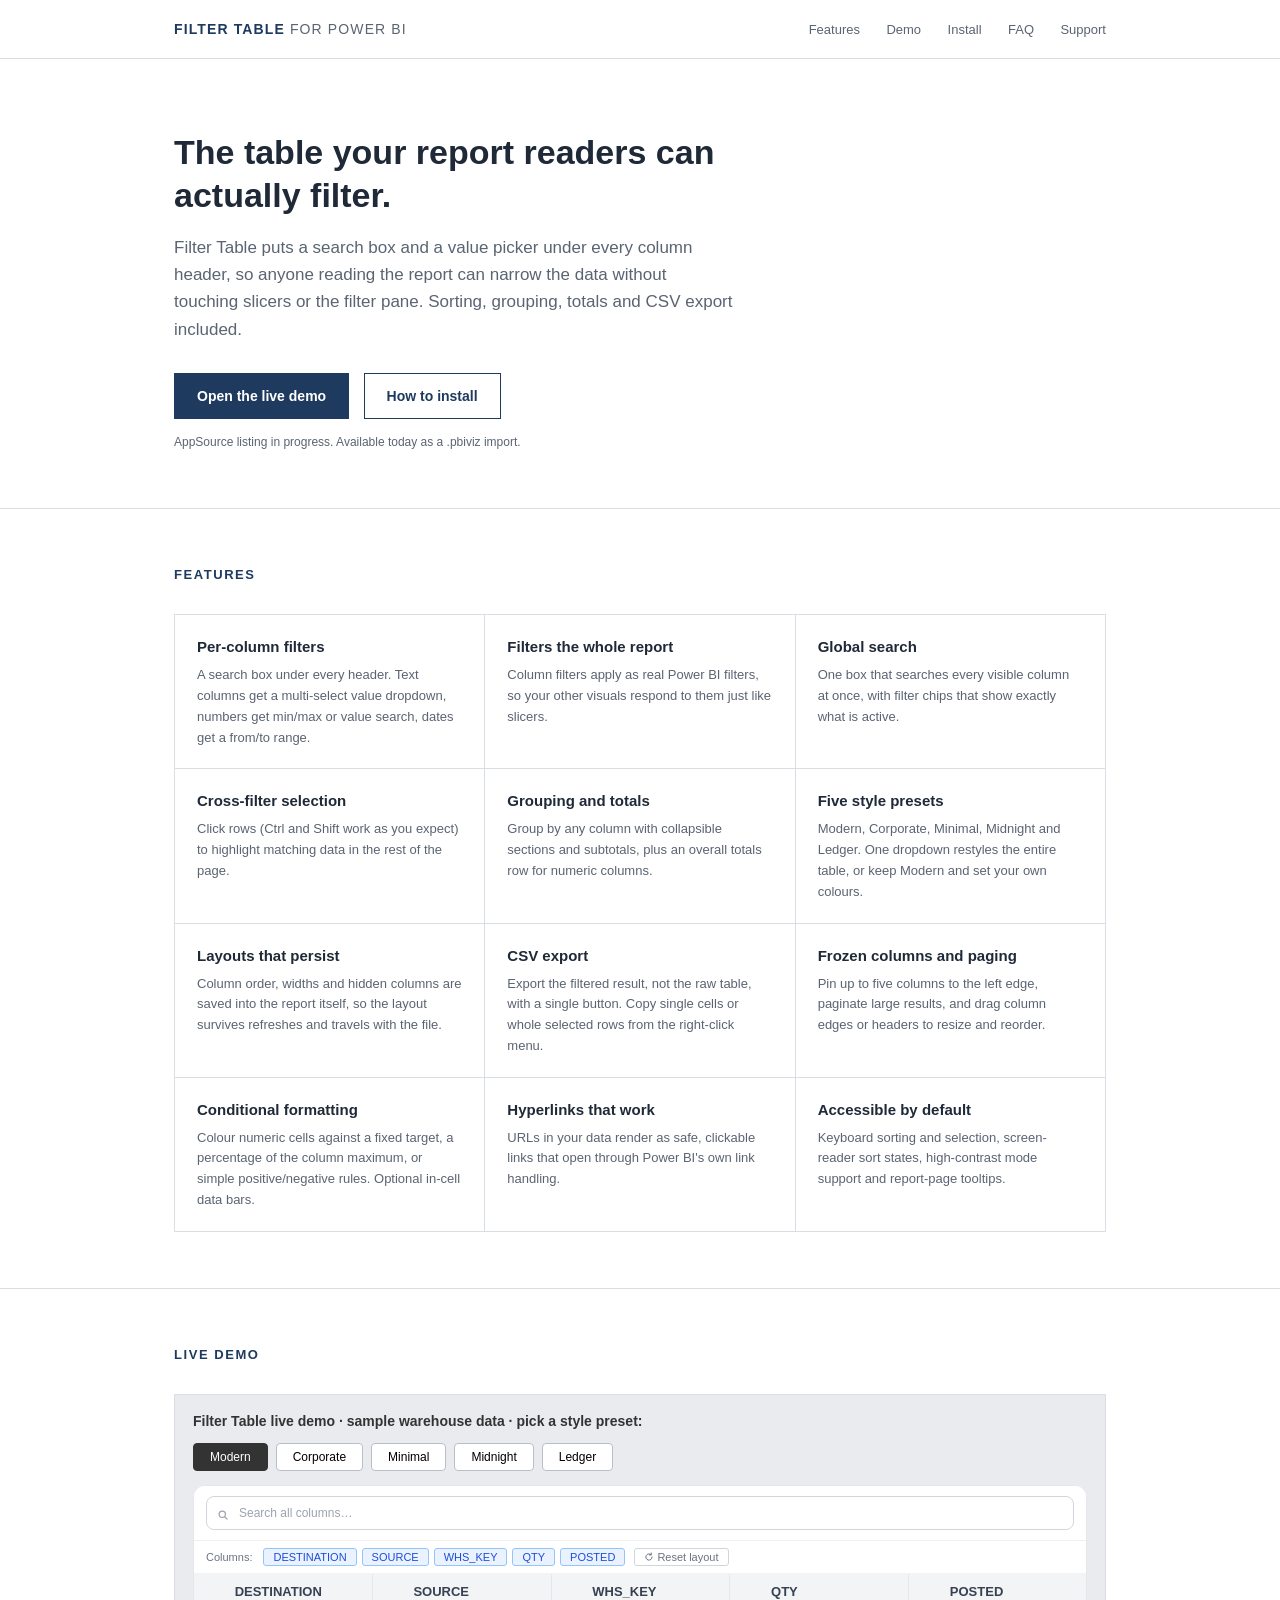
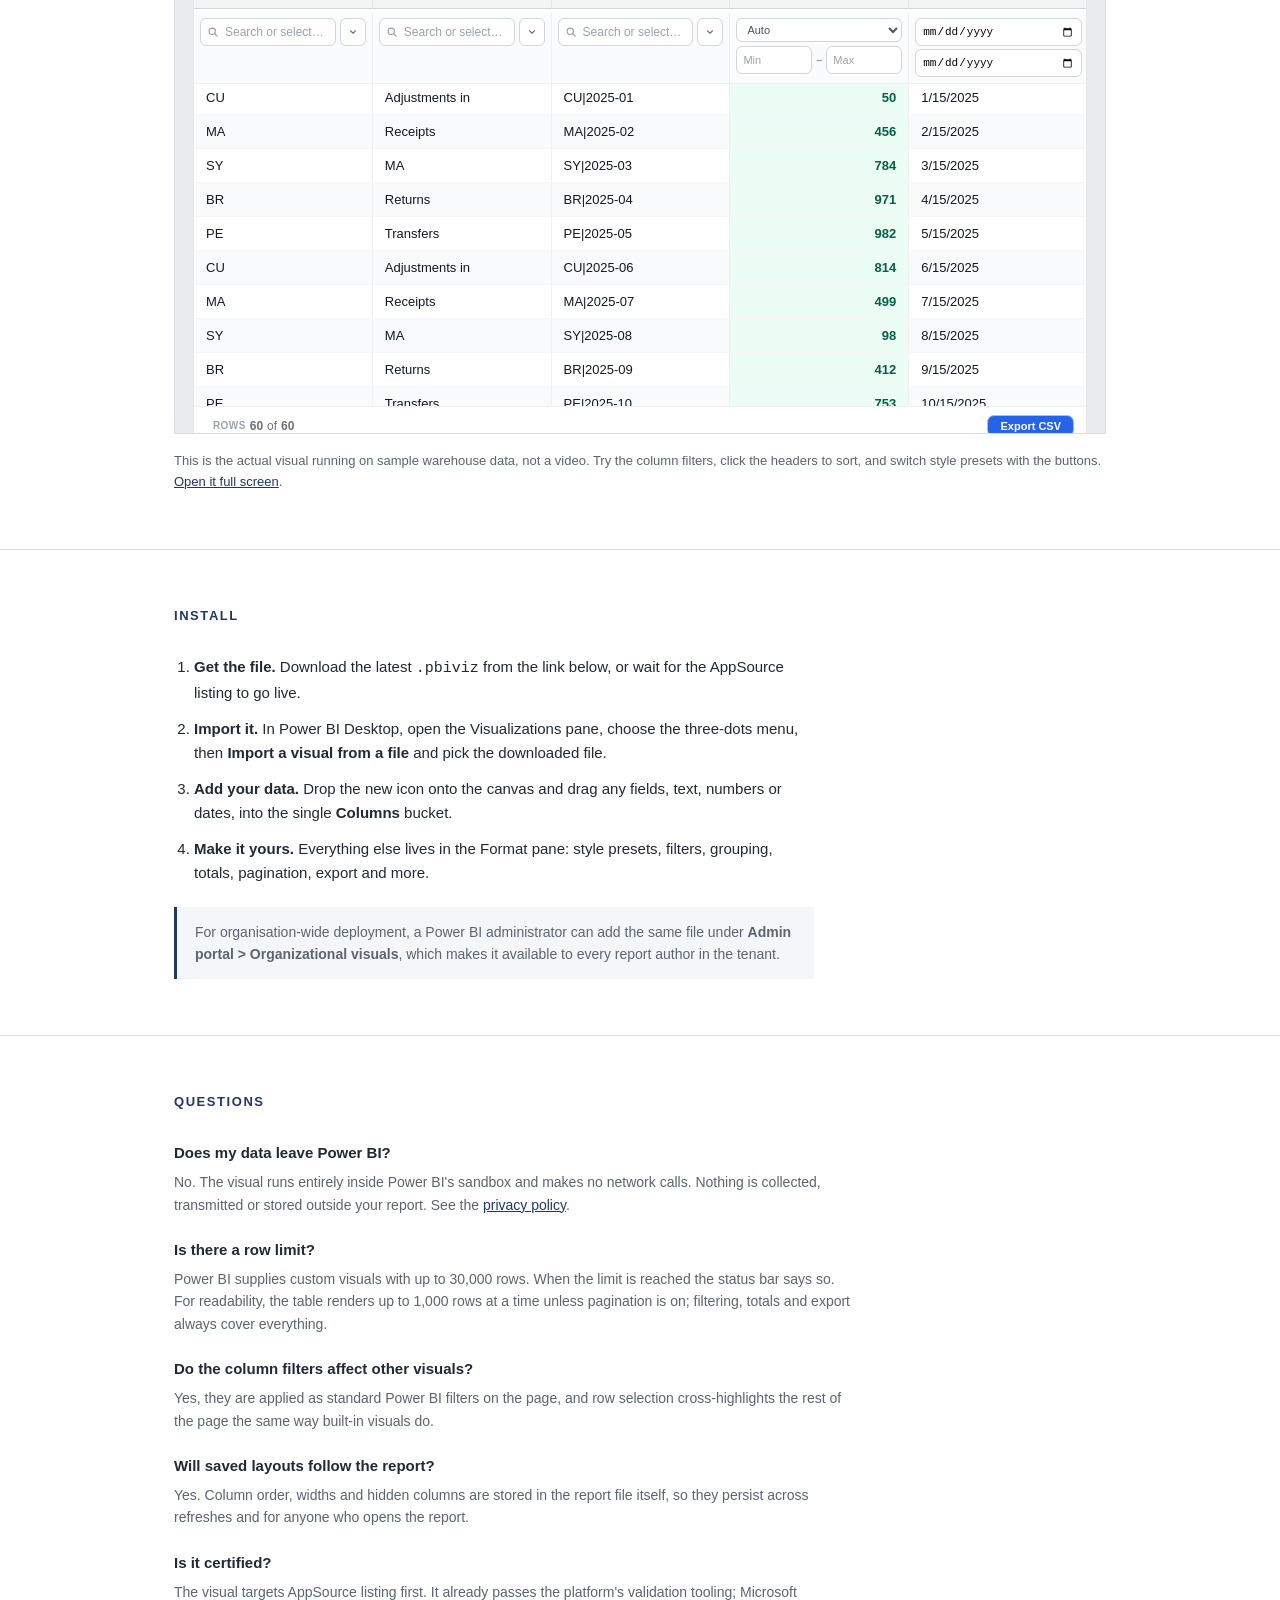
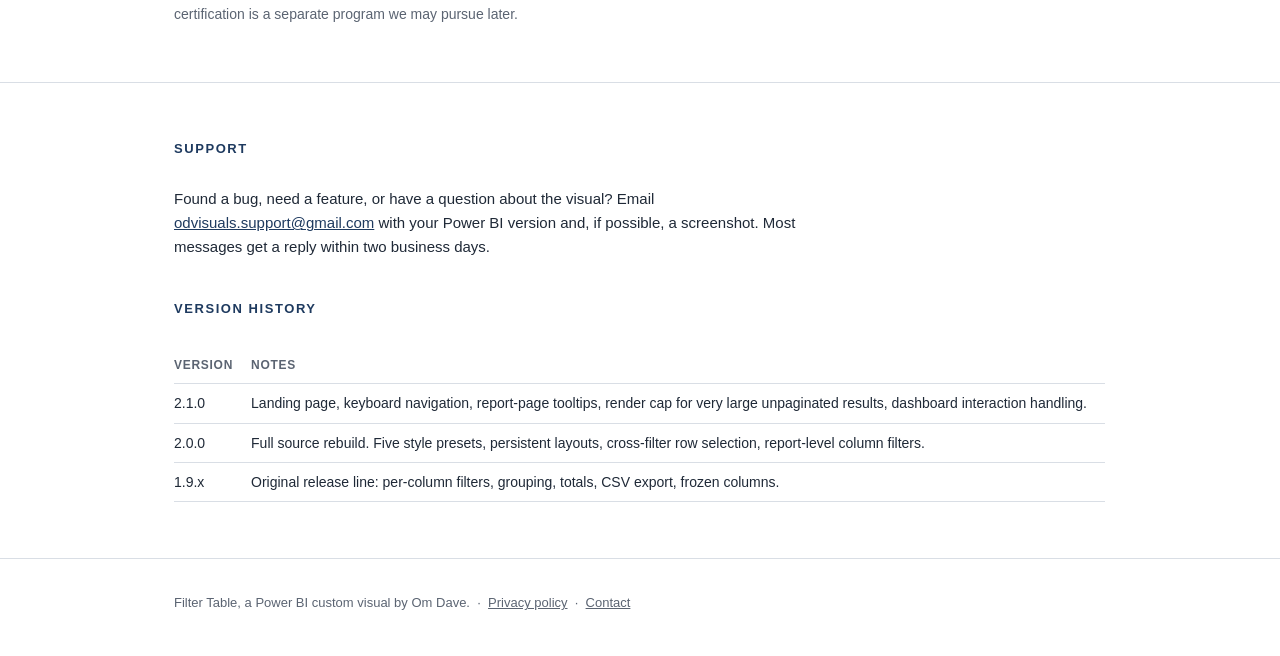
==== index.html @ 3dacf533 "Filter Table website: product, support and privacy pages, live demo" ====
<!doctype html>
<html lang="en">
<head>
<meta charset="utf-8">
<meta name="viewport" content="width=device-width, initial-scale=1">
<title>Filter Table for Power BI</title>
<meta name="description" content="Filter Table is a Power BI custom visual with per-column filters, multi-select dropdowns, sorting, grouping, totals, CSV export and five style presets.">
<style>
    :root {
        --navy: #1E3A5F;
        --navy-dark: #16304F;
        --ink: #1F2937;
        --muted: #5B6472;
        --line: #D9DEE5;
        --bg: #FFFFFF;
        --bg-alt: #F4F6F8;
    }
    * { box-sizing: border-box; margin: 0; padding: 0; }
    body {
        font-family: "Segoe UI", -apple-system, Arial, sans-serif;
        color: var(--ink);
        background: var(--bg);
        line-height: 1.6;
        font-size: 16px;
    }
    a { color: var(--navy); }
    .wrap { max-width: 980px; margin: 0 auto; padding: 0 24px; }

    header {
        border-bottom: 1px solid var(--line);
        background: var(--bg);
        position: sticky; top: 0; z-index: 10;
    }
    .nav {
        display: flex; align-items: center; justify-content: space-between;
        height: 58px;
    }
    .wordmark {
        font-weight: 700; letter-spacing: .08em; font-size: 14px;
        color: var(--navy); text-transform: uppercase; text-decoration: none;
    }
    .wordmark span { color: var(--muted); font-weight: 400; }
    nav.links a {
        text-decoration: none; color: var(--muted); font-size: 13px;
        margin-left: 22px;
    }
    nav.links a:hover { color: var(--navy); }

    .hero { padding: 72px 0 56px; border-bottom: 1px solid var(--line); }
    .hero h1 { font-size: 34px; line-height: 1.25; max-width: 620px; color: var(--ink); }
    .hero p.lead { font-size: 17px; color: var(--muted); max-width: 560px; margin: 18px 0 30px; }
    .btn {
        display: inline-block; text-decoration: none; font-size: 14px; font-weight: 600;
        padding: 11px 22px; border: 1px solid var(--navy);
    }
    .btn.primary { background: var(--navy); color: #fff; }
    .btn.primary:hover { background: var(--navy-dark); }
    .btn.secondary { background: #fff; color: var(--navy); margin-left: 10px; }
    .btn.secondary:hover { background: var(--bg-alt); }
    .hero .note { font-size: 12px; color: var(--muted); margin-top: 14px; }

    section { padding: 56px 0; border-bottom: 1px solid var(--line); }
    section h2 {
        font-size: 13px; text-transform: uppercase; letter-spacing: .12em;
        color: var(--navy); margin-bottom: 28px;
    }
    .features {
        display: grid; grid-template-columns: repeat(auto-fill, minmax(280px, 1fr));
        gap: 1px; background: var(--line); border: 1px solid var(--line);
    }
    .feature { background: var(--bg); padding: 20px 22px; }
    .feature h3 { font-size: 15px; margin-bottom: 6px; color: var(--ink); }
    .feature p { font-size: 13px; color: var(--muted); }

    .demo-frame {
        width: 100%; height: 640px; border: 1px solid var(--line); background: var(--bg-alt);
    }
    .demo-caption { font-size: 13px; color: var(--muted); margin-top: 10px; }

    ol.steps { padding-left: 20px; max-width: 640px; }
    ol.steps li { margin-bottom: 12px; font-size: 15px; }
    ol.steps li strong { color: var(--ink); }
    .callout {
        border-left: 3px solid var(--navy); background: var(--bg-alt);
        padding: 14px 18px; font-size: 14px; color: var(--muted);
        max-width: 640px; margin-top: 22px;
    }

    .faq dt { font-weight: 600; font-size: 15px; margin-top: 22px; }
    .faq dd { color: var(--muted); font-size: 14px; margin-top: 6px; max-width: 680px; }

    table.versions { border-collapse: collapse; font-size: 14px; margin-top: 6px; }
    table.versions th, table.versions td {
        text-align: left; padding: 8px 18px 8px 0; border-bottom: 1px solid var(--line);
        vertical-align: top;
    }
    table.versions th { font-size: 12px; text-transform: uppercase; letter-spacing: .06em; color: var(--muted); }

    footer { padding: 34px 0 44px; font-size: 13px; color: var(--muted); }
    footer a { color: var(--muted); }
    @media (max-width: 640px) {
        .hero h1 { font-size: 26px; }
        nav.links a { margin-left: 12px; }
        .btn.secondary { margin-left: 0; margin-top: 10px; }
    }
</style>
</head>
<body>

<header>
    <div class="wrap nav">
        <a class="wordmark" href="./">Filter Table <span>for Power BI</span></a>
        <nav class="links">
            <a href="#features">Features</a>
            <a href="#demo">Demo</a>
            <a href="#install">Install</a>
            <a href="#faq">FAQ</a>
            <a href="#support">Support</a>
        </nav>
    </div>
</header>

<div class="hero">
    <div class="wrap">
        <h1>The table your report readers can actually filter.</h1>
        <p class="lead">
            Filter Table puts a search box and a value picker under every column header,
            so anyone reading the report can narrow the data without touching slicers or
            the filter pane. Sorting, grouping, totals and CSV export included.
        </p>
        <a class="btn primary" href="demo.html">Open the live demo</a>
        <a class="btn secondary" href="#install">How to install</a>
        <div class="note">AppSource listing in progress. Available today as a .pbiviz import.</div>
    </div>
</div>

<section id="features">
    <div class="wrap">
        <h2>Features</h2>
        <div class="features">
            <div class="feature"><h3>Per-column filters</h3><p>A search box under every header. Text columns get a multi-select value dropdown, numbers get min/max or value search, dates get a from/to range.</p></div>
            <div class="feature"><h3>Filters the whole report</h3><p>Column filters apply as real Power BI filters, so your other visuals respond to them just like slicers.</p></div>
            <div class="feature"><h3>Global search</h3><p>One box that searches every visible column at once, with filter chips that show exactly what is active.</p></div>
            <div class="feature"><h3>Cross-filter selection</h3><p>Click rows (Ctrl and Shift work as you expect) to highlight matching data in the rest of the page.</p></div>
            <div class="feature"><h3>Grouping and totals</h3><p>Group by any column with collapsible sections and subtotals, plus an overall totals row for numeric columns.</p></div>
            <div class="feature"><h3>Five style presets</h3><p>Modern, Corporate, Minimal, Midnight and Ledger. One dropdown restyles the entire table, or keep Modern and set your own colours.</p></div>
            <div class="feature"><h3>Layouts that persist</h3><p>Column order, widths and hidden columns are saved into the report itself, so the layout survives refreshes and travels with the file.</p></div>
            <div class="feature"><h3>CSV export</h3><p>Export the filtered result, not the raw table, with a single button. Copy single cells or whole selected rows from the right-click menu.</p></div>
            <div class="feature"><h3>Frozen columns and paging</h3><p>Pin up to five columns to the left edge, paginate large results, and drag column edges or headers to resize and reorder.</p></div>
            <div class="feature"><h3>Conditional formatting</h3><p>Colour numeric cells against a fixed target, a percentage of the column maximum, or simple positive/negative rules. Optional in-cell data bars.</p></div>
            <div class="feature"><h3>Hyperlinks that work</h3><p>URLs in your data render as safe, clickable links that open through Power BI's own link handling.</p></div>
            <div class="feature"><h3>Accessible by default</h3><p>Keyboard sorting and selection, screen-reader sort states, high-contrast mode support and report-page tooltips.</p></div>
        </div>
    </div>
</section>

<section id="demo">
    <div class="wrap">
        <h2>Live demo</h2>
        <iframe class="demo-frame" src="demo.html" title="Filter Table interactive demo" loading="lazy"></iframe>
        <p class="demo-caption">
            This is the actual visual running on sample warehouse data, not a video.
            Try the column filters, click the headers to sort, and switch style presets with the buttons.
            <a href="demo.html">Open it full screen</a>.
        </p>
    </div>
</section>

<section id="install">
    <div class="wrap">
        <h2>Install</h2>
        <ol class="steps">
            <li><strong>Get the file.</strong> Download the latest <code>.pbiviz</code> from the link below, or wait for the AppSource listing to go live.</li>
            <li><strong>Import it.</strong> In Power BI Desktop, open the Visualizations pane, choose the three-dots menu, then <strong>Import a visual from a file</strong> and pick the downloaded file.</li>
            <li><strong>Add your data.</strong> Drop the new icon onto the canvas and drag any fields, text, numbers or dates, into the single <strong>Columns</strong> bucket.</li>
            <li><strong>Make it yours.</strong> Everything else lives in the Format pane: style presets, filters, grouping, totals, pagination, export and more.</li>
        </ol>
        <div class="callout">
            For organisation-wide deployment, a Power BI administrator can add the same file
            under <strong>Admin portal &gt; Organizational visuals</strong>, which makes it available
            to every report author in the tenant.
        </div>
    </div>
</section>

<section id="faq">
    <div class="wrap">
        <h2>Questions</h2>
        <dl class="faq">
            <dt>Does my data leave Power BI?</dt>
            <dd>No. The visual runs entirely inside Power BI's sandbox and makes no network calls. Nothing is collected, transmitted or stored outside your report. See the <a href="privacy.html">privacy policy</a>.</dd>
            <dt>Is there a row limit?</dt>
            <dd>Power BI supplies custom visuals with up to 30,000 rows. When the limit is reached the status bar says so. For readability, the table renders up to 1,000 rows at a time unless pagination is on; filtering, totals and export always cover everything.</dd>
            <dt>Do the column filters affect other visuals?</dt>
            <dd>Yes, they are applied as standard Power BI filters on the page, and row selection cross-highlights the rest of the page the same way built-in visuals do.</dd>
            <dt>Will saved layouts follow the report?</dt>
            <dd>Yes. Column order, widths and hidden columns are stored in the report file itself, so they persist across refreshes and for anyone who opens the report.</dd>
            <dt>Is it certified?</dt>
            <dd>The visual targets AppSource listing first. It already passes the platform's validation tooling; Microsoft certification is a separate program we may pursue later.</dd>
        </dl>
    </div>
</section>

<section id="support">
    <div class="wrap">
        <h2>Support</h2>
        <p style="max-width:640px;font-size:15px;">
            Found a bug, need a feature, or have a question about the visual?
            Email <a href="mailto:odvisuals.support@gmail.com">odvisuals.support@gmail.com</a>
            with your Power BI version and, if possible, a screenshot. Most messages get a reply
            within two business days.
        </p>
        <h2 style="margin-top:40px;">Version history</h2>
        <table class="versions">
            <tr><th>Version</th><th>Notes</th></tr>
            <tr><td>2.1.0</td><td>Landing page, keyboard navigation, report-page tooltips, render cap for very large unpaginated results, dashboard interaction handling.</td></tr>
            <tr><td>2.0.0</td><td>Full source rebuild. Five style presets, persistent layouts, cross-filter row selection, report-level column filters.</td></tr>
            <tr><td>1.9.x</td><td>Original release line: per-column filters, grouping, totals, CSV export, frozen columns.</td></tr>
        </table>
    </div>
</section>

<footer>
    <div class="wrap">
        Filter Table, a Power BI custom visual by Om Dave.
        &nbsp;&middot;&nbsp; <a href="privacy.html">Privacy policy</a>
        &nbsp;&middot;&nbsp; <a href="mailto:odvisuals.support@gmail.com">Contact</a>
    </div>
</footer>

</body>
</html>
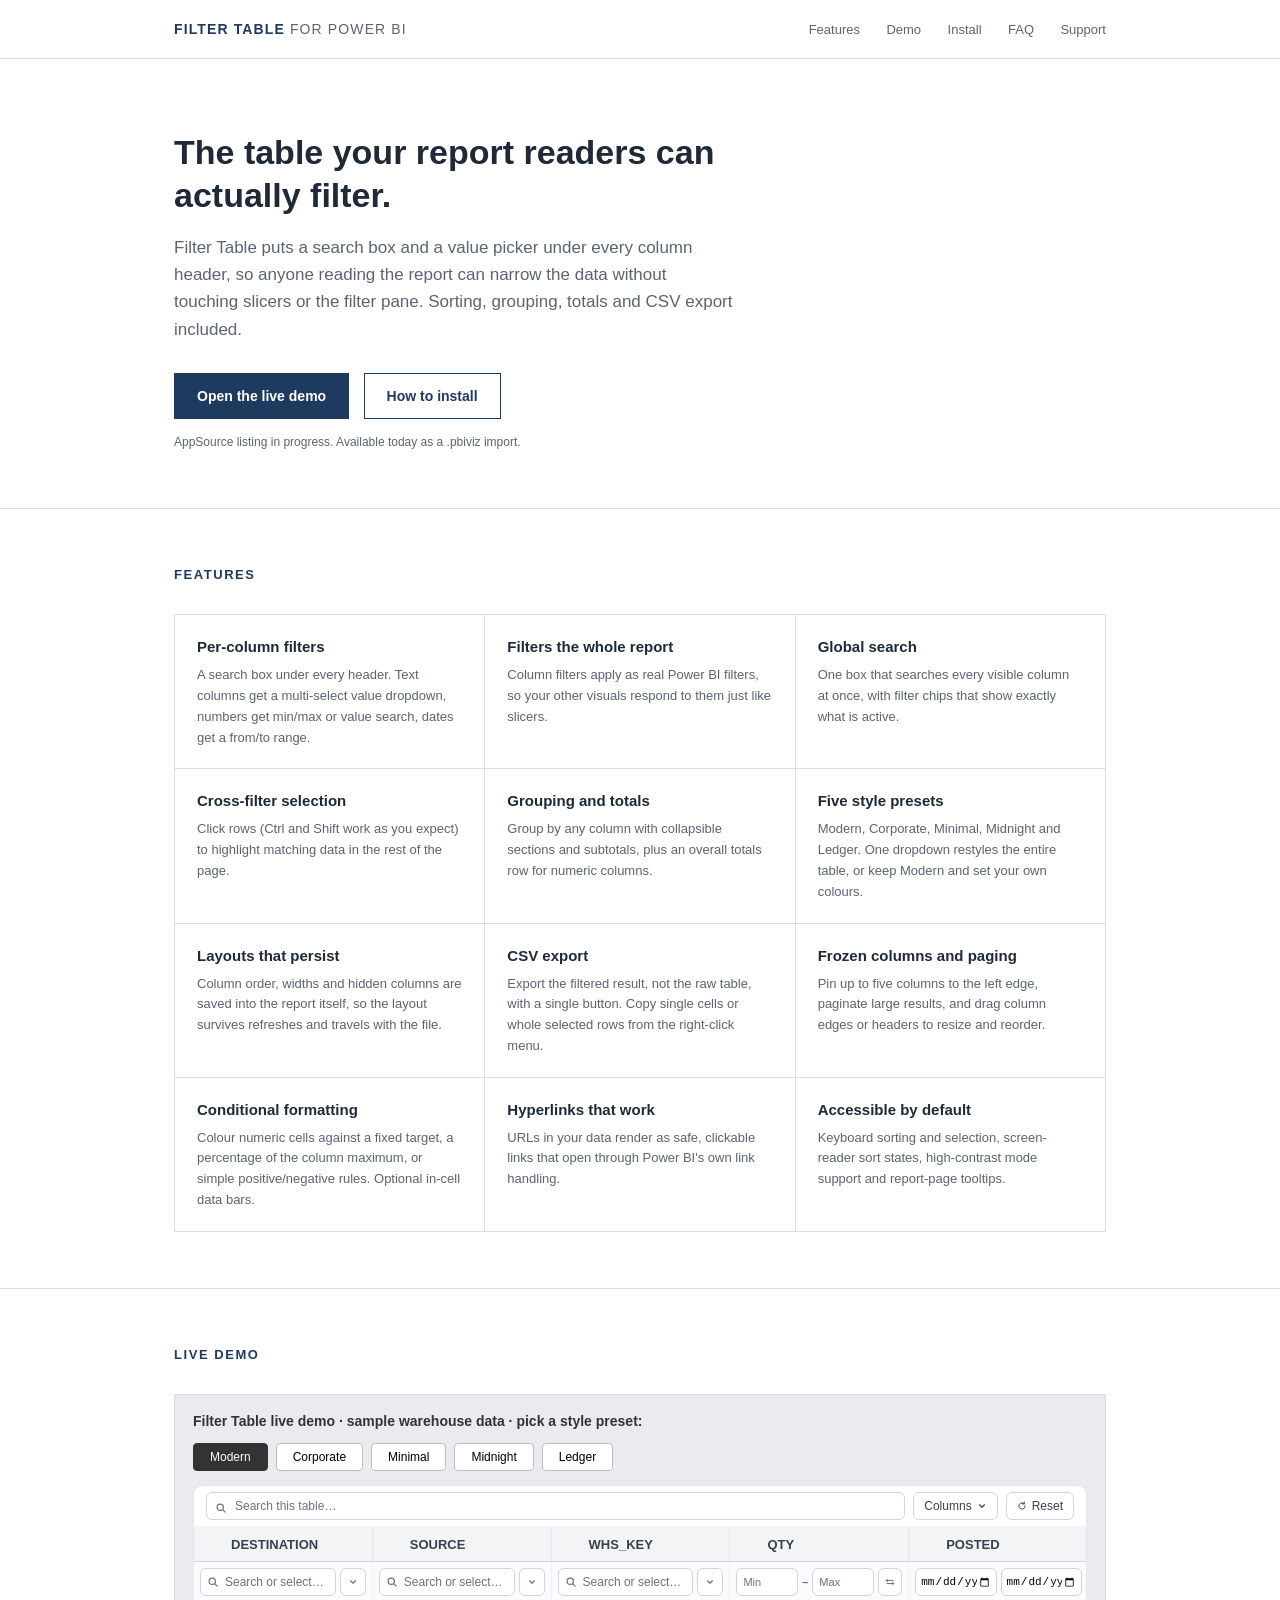
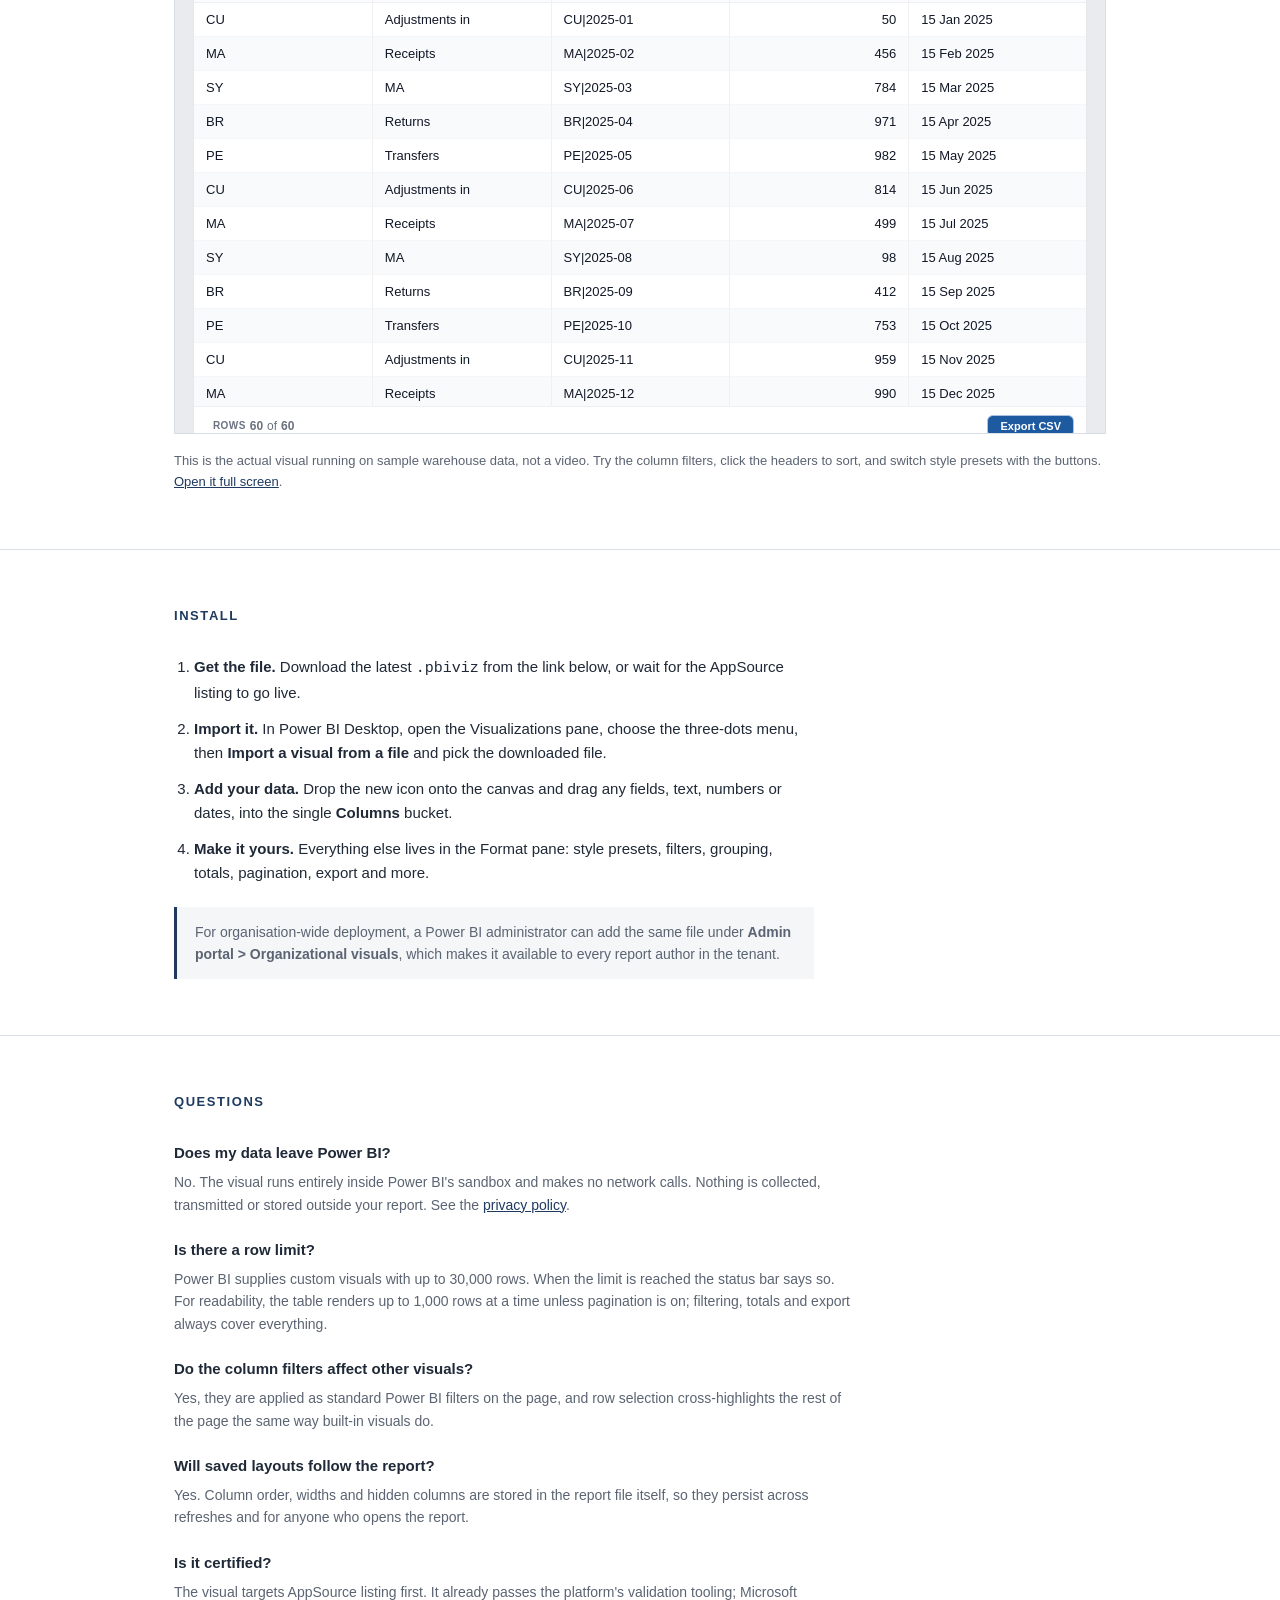
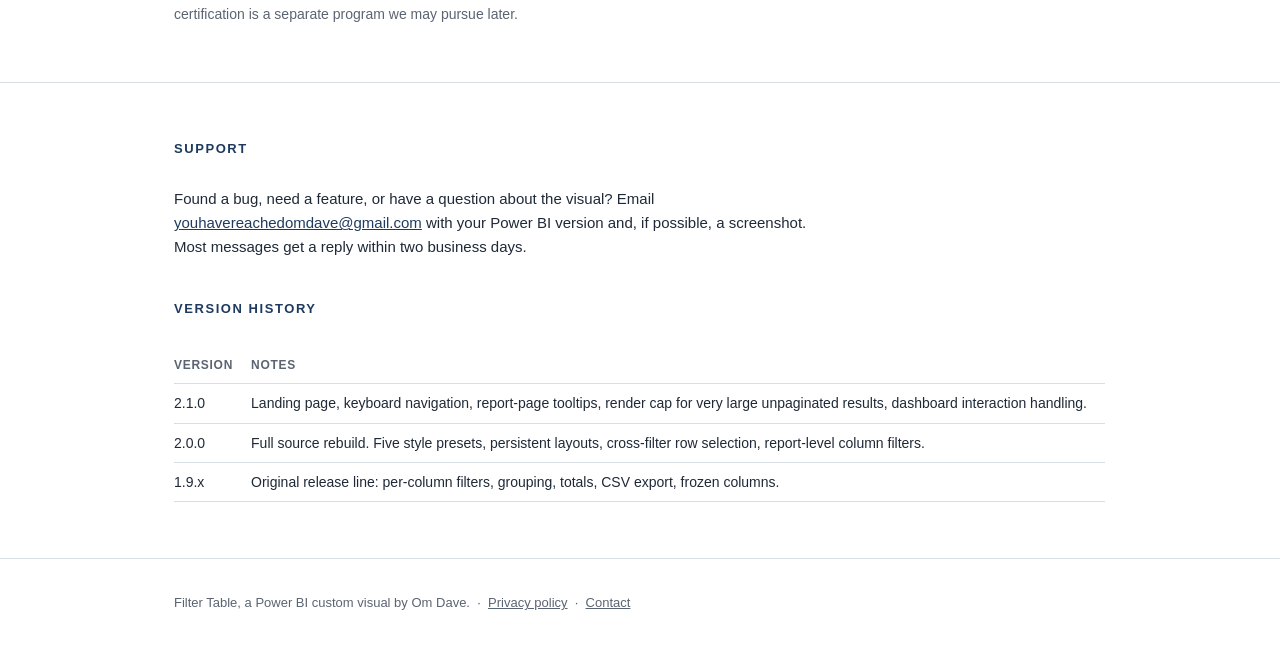
==== commit d5045118: "Sync site from filter-table-visual docs/" ====
--- a/index.html
+++ b/index.html
@@ -206,7 +206,7 @@
         <h2>Support</h2>
         <p style="max-width:640px;font-size:15px;">
             Found a bug, need a feature, or have a question about the visual?
-            Email <a href="mailto:odvisuals.support@gmail.com">odvisuals.support@gmail.com</a>
+            Email <a href="mailto:youhavereachedomdave@gmail.com">youhavereachedomdave@gmail.com</a>
             with your Power BI version and, if possible, a screenshot. Most messages get a reply
             within two business days.
         </p>
@@ -224,7 +224,7 @@
     <div class="wrap">
         Filter Table, a Power BI custom visual by Om Dave.
         &nbsp;&middot;&nbsp; <a href="privacy.html">Privacy policy</a>
-        &nbsp;&middot;&nbsp; <a href="mailto:odvisuals.support@gmail.com">Contact</a>
+        &nbsp;&middot;&nbsp; <a href="mailto:youhavereachedomdave@gmail.com">Contact</a>
     </div>
 </footer>
 
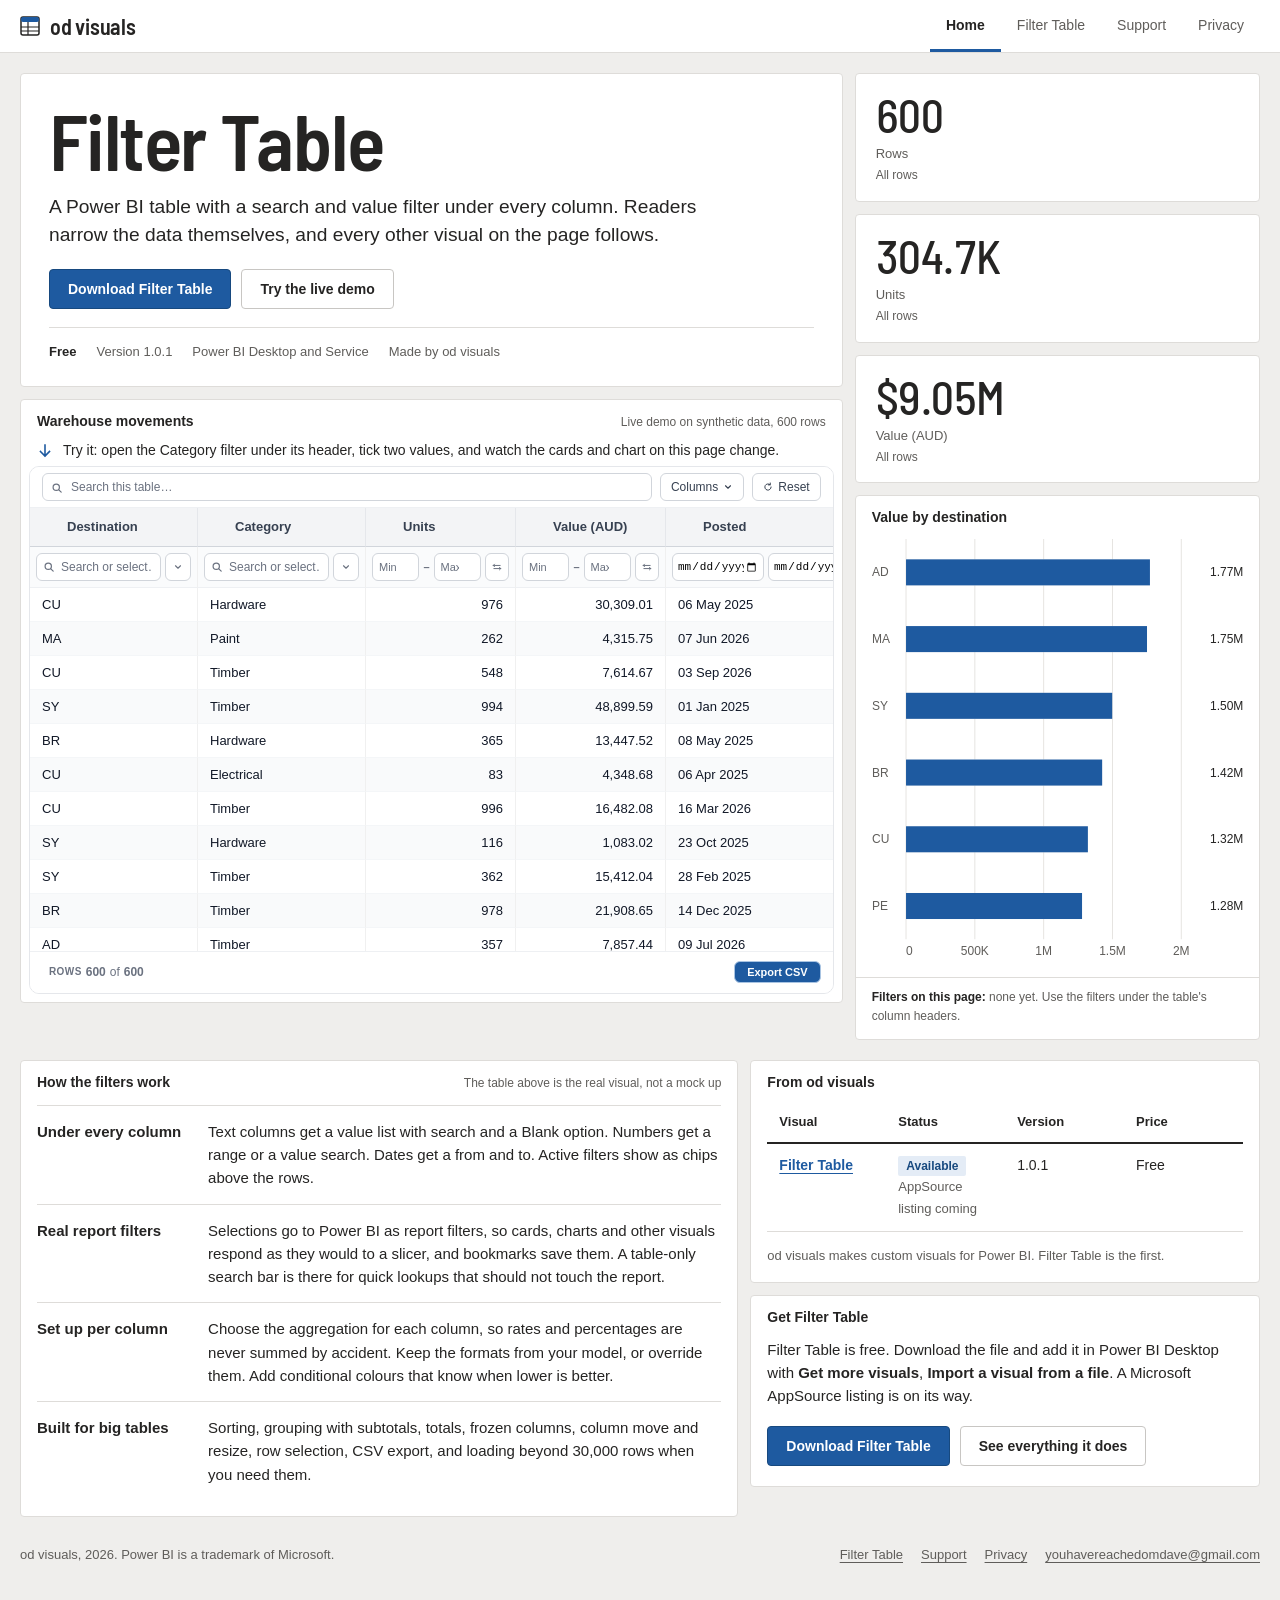
==== commit 56bd6fd1: "Publish od visuals site from filter-table-visual site/" ====
--- a/index.html
+++ b/index.html
@@ -1,232 +1,169 @@
 <!doctype html>
-<html lang="en">
+<html lang="en-AU">
 <head>
 <meta charset="utf-8">
 <meta name="viewport" content="width=device-width, initial-scale=1">
-<title>Filter Table for Power BI</title>
-<meta name="description" content="Filter Table is a Power BI custom visual with per-column filters, multi-select dropdowns, sorting, grouping, totals, CSV export and five style presets.">
-<style>
-    :root {
-        --navy: #1E3A5F;
-        --navy-dark: #16304F;
-        --ink: #1F2937;
-        --muted: #5B6472;
-        --line: #D9DEE5;
-        --bg: #FFFFFF;
-        --bg-alt: #F4F6F8;
-    }
-    * { box-sizing: border-box; margin: 0; padding: 0; }
-    body {
-        font-family: "Segoe UI", -apple-system, Arial, sans-serif;
-        color: var(--ink);
-        background: var(--bg);
-        line-height: 1.6;
-        font-size: 16px;
-    }
-    a { color: var(--navy); }
-    .wrap { max-width: 980px; margin: 0 auto; padding: 0 24px; }
-
-    header {
-        border-bottom: 1px solid var(--line);
-        background: var(--bg);
-        position: sticky; top: 0; z-index: 10;
-    }
-    .nav {
-        display: flex; align-items: center; justify-content: space-between;
-        height: 58px;
-    }
-    .wordmark {
-        font-weight: 700; letter-spacing: .08em; font-size: 14px;
-        color: var(--navy); text-transform: uppercase; text-decoration: none;
-    }
-    .wordmark span { color: var(--muted); font-weight: 400; }
-    nav.links a {
-        text-decoration: none; color: var(--muted); font-size: 13px;
-        margin-left: 22px;
-    }
-    nav.links a:hover { color: var(--navy); }
-
-    .hero { padding: 72px 0 56px; border-bottom: 1px solid var(--line); }
-    .hero h1 { font-size: 34px; line-height: 1.25; max-width: 620px; color: var(--ink); }
-    .hero p.lead { font-size: 17px; color: var(--muted); max-width: 560px; margin: 18px 0 30px; }
-    .btn {
-        display: inline-block; text-decoration: none; font-size: 14px; font-weight: 600;
-        padding: 11px 22px; border: 1px solid var(--navy);
-    }
-    .btn.primary { background: var(--navy); color: #fff; }
-    .btn.primary:hover { background: var(--navy-dark); }
-    .btn.secondary { background: #fff; color: var(--navy); margin-left: 10px; }
-    .btn.secondary:hover { background: var(--bg-alt); }
-    .hero .note { font-size: 12px; color: var(--muted); margin-top: 14px; }
-
-    section { padding: 56px 0; border-bottom: 1px solid var(--line); }
-    section h2 {
-        font-size: 13px; text-transform: uppercase; letter-spacing: .12em;
-        color: var(--navy); margin-bottom: 28px;
-    }
-    .features {
-        display: grid; grid-template-columns: repeat(auto-fill, minmax(280px, 1fr));
-        gap: 1px; background: var(--line); border: 1px solid var(--line);
-    }
-    .feature { background: var(--bg); padding: 20px 22px; }
-    .feature h3 { font-size: 15px; margin-bottom: 6px; color: var(--ink); }
-    .feature p { font-size: 13px; color: var(--muted); }
-
-    .demo-frame {
-        width: 100%; height: 640px; border: 1px solid var(--line); background: var(--bg-alt);
-    }
-    .demo-caption { font-size: 13px; color: var(--muted); margin-top: 10px; }
-
-    ol.steps { padding-left: 20px; max-width: 640px; }
-    ol.steps li { margin-bottom: 12px; font-size: 15px; }
-    ol.steps li strong { color: var(--ink); }
-    .callout {
-        border-left: 3px solid var(--navy); background: var(--bg-alt);
-        padding: 14px 18px; font-size: 14px; color: var(--muted);
-        max-width: 640px; margin-top: 22px;
-    }
-
-    .faq dt { font-weight: 600; font-size: 15px; margin-top: 22px; }
-    .faq dd { color: var(--muted); font-size: 14px; margin-top: 6px; max-width: 680px; }
-
-    table.versions { border-collapse: collapse; font-size: 14px; margin-top: 6px; }
-    table.versions th, table.versions td {
-        text-align: left; padding: 8px 18px 8px 0; border-bottom: 1px solid var(--line);
-        vertical-align: top;
-    }
-    table.versions th { font-size: 12px; text-transform: uppercase; letter-spacing: .06em; color: var(--muted); }
-
-    footer { padding: 34px 0 44px; font-size: 13px; color: var(--muted); }
-    footer a { color: var(--muted); }
-    @media (max-width: 640px) {
-        .hero h1 { font-size: 26px; }
-        nav.links a { margin-left: 12px; }
-        .btn.secondary { margin-left: 0; margin-top: 10px; }
-    }
-</style>
+<title>od visuals | Filter Table for Power BI</title>
+<meta name="description" content="od visuals makes custom visuals for Power BI. Filter Table puts a search and value filter under every column, and its filters drive the whole report.">
+<link rel="icon" href="assets/favicon.svg" type="image/svg+xml">
+<link rel="icon" href="assets/icon-32.png" type="image/png" sizes="32x32">
+<link rel="apple-touch-icon" href="assets/apple-touch-icon.png">
+<link rel="stylesheet" href="assets/site.css">
 </head>
 <body>
+<a class="skip" href="#main">Skip to content</a>
 
-<header>
-    <div class="wrap nav">
-        <a class="wordmark" href="./">Filter Table <span>for Power BI</span></a>
-        <nav class="links">
-            <a href="#features">Features</a>
-            <a href="#demo">Demo</a>
-            <a href="#install">Install</a>
-            <a href="#faq">FAQ</a>
-            <a href="#support">Support</a>
-        </nav>
-    </div>
+<header class="bar">
+  <div class="bar-in">
+    <a class="wordmark" href="index.html" aria-label="od visuals home">
+      <svg width="20" height="20" viewBox="0 0 20 20" aria-hidden="true"><rect x="1" y="1" width="18" height="18" rx="2" fill="none" stroke="currentColor" stroke-width="1.5"/><rect x="1" y="1" width="18" height="5" rx="2" fill="#1E5AA0"/><path d="M1 11h18M1 15h18M8 6v13" stroke="currentColor" stroke-width="1.2"/></svg>
+      od visuals
+    </a>
+    <nav class="tabs" aria-label="Pages">
+      <a href="index.html" aria-current="page">Home</a>
+      <a href="filter-table.html">Filter Table</a>
+      <a href="support.html">Support</a>
+      <a href="privacy.html">Privacy</a>
+    </nav>
+  </div>
 </header>
 
-<div class="hero">
-    <div class="wrap">
-        <h1>The table your report readers can actually filter.</h1>
-        <p class="lead">
-            Filter Table puts a search box and a value picker under every column header,
-            so anyone reading the report can narrow the data without touching slicers or
-            the filter pane. Sorting, grouping, totals and CSV export included.
+<main id="main">
+  <div class="canvas home-report" id="report">
+    <div class="span-8 stack">
+      <section class="tile title-tile" aria-labelledby="title">
+        <div class="tile-body">
+          <h1 id="title">Filter Table</h1>
+          <p class="lead">A Power BI table with a search and value filter under every column. Readers narrow the data themselves, and every other visual on the page follows.</p>
+          <div class="actions title-actions">
+            <a class="btn" href="downloads/FilterTable-1.0.1.pbiviz" download>Download Filter Table</a>
+            <a class="btn btn-quiet" href="#demo">Try the live demo</a>
+          </div>
+          <div class="facts-line">
+            <span><b>Free</b></span>
+            <span>Version 1.0.1</span>
+            <span>Power BI Desktop and Service</span>
+            <span>Made by od visuals</span>
+          </div>
+        </div>
+      </section>
+
+      <section class="tile visual-tile" aria-labelledby="demo-title" id="demo">
+        <div class="tile-head">
+          <h2 class="tile-title" id="demo-title">Warehouse movements</h2>
+          <span class="tile-note">Live demo on synthetic data, 600 rows</span>
+        </div>
+        <p class="try">
+          <svg width="16" height="16" viewBox="0 0 16 16" aria-hidden="true"><path d="M8 2v11M3.5 8.5 8 13l4.5-4.5" fill="none" stroke="currentColor" stroke-width="1.6" stroke-linecap="square"/></svg>
+          Try it: open the Category filter under its header, tick two values, and watch the cards and chart on this page change.
         </p>
-        <a class="btn primary" href="demo.html">Open the live demo</a>
-        <a class="btn secondary" href="#install">How to install</a>
-        <div class="note">AppSource listing in progress. Available today as a .pbiviz import.</div>
+        <div class="visual-mount" id="mount" role="region" aria-label="Filter Table live demo"></div>
+      </section>
     </div>
-</div>
 
-<section id="features">
-    <div class="wrap">
-        <h2>Features</h2>
-        <div class="features">
-            <div class="feature"><h3>Per-column filters</h3><p>A search box under every header. Text columns get a multi-select value dropdown, numbers get min/max or value search, dates get a from/to range.</p></div>
-            <div class="feature"><h3>Filters the whole report</h3><p>Column filters apply as real Power BI filters, so your other visuals respond to them just like slicers.</p></div>
-            <div class="feature"><h3>Global search</h3><p>One box that searches every visible column at once, with filter chips that show exactly what is active.</p></div>
-            <div class="feature"><h3>Cross-filter selection</h3><p>Click rows (Ctrl and Shift work as you expect) to highlight matching data in the rest of the page.</p></div>
-            <div class="feature"><h3>Grouping and totals</h3><p>Group by any column with collapsible sections and subtotals, plus an overall totals row for numeric columns.</p></div>
-            <div class="feature"><h3>Five style presets</h3><p>Modern, Corporate, Minimal, Midnight and Ledger. One dropdown restyles the entire table, or keep Modern and set your own colours.</p></div>
-            <div class="feature"><h3>Layouts that persist</h3><p>Column order, widths and hidden columns are saved into the report itself, so the layout survives refreshes and travels with the file.</p></div>
-            <div class="feature"><h3>CSV export</h3><p>Export the filtered result, not the raw table, with a single button. Copy single cells or whole selected rows from the right-click menu.</p></div>
-            <div class="feature"><h3>Frozen columns and paging</h3><p>Pin up to five columns to the left edge, paginate large results, and drag column edges or headers to resize and reorder.</p></div>
-            <div class="feature"><h3>Conditional formatting</h3><p>Colour numeric cells against a fixed target, a percentage of the column maximum, or simple positive/negative rules. Optional in-cell data bars.</p></div>
-            <div class="feature"><h3>Hyperlinks that work</h3><p>URLs in your data render as safe, clickable links that open through Power BI's own link handling.</p></div>
-            <div class="feature"><h3>Accessible by default</h3><p>Keyboard sorting and selection, screen-reader sort states, high-contrast mode support and report-page tooltips.</p></div>
+    <aside class="span-4 cards" aria-label="Report visuals that respond to the table's filters">
+      <div class="tile card-visual">
+        <div class="card-value" data-kpi="rows">600</div>
+        <div class="card-label">Rows</div>
+        <div class="card-of" data-kpi-of="rows">All rows</div>
+      </div>
+      <div class="tile card-visual">
+        <div class="card-value" data-kpi="units">0</div>
+        <div class="card-label">Units</div>
+        <div class="card-of" data-kpi-of="units">All rows</div>
+      </div>
+      <div class="tile card-visual">
+        <div class="card-value" data-kpi="value">0</div>
+        <div class="card-label">Value (AUD)</div>
+        <div class="card-of" data-kpi-of="value">All rows</div>
+      </div>
+      <div class="tile chart-tile">
+        <div class="tile-head">
+          <h2 class="tile-title">Value by destination</h2>
         </div>
+        <div class="tile-body">
+          <svg class="chart" data-chart role="img" aria-label="Bar chart of value by destination, filtered by the table"></svg>
+        </div>
+        <p class="filters-on" data-filters-on aria-live="polite"></p>
+      </div>
+    </aside>
+  </div>
+
+  <div class="canvas">
+    <section class="tile span-7 how-tile" aria-labelledby="how">
+      <div class="tile-head">
+        <h2 class="tile-title" id="how">How the filters work</h2>
+        <span class="tile-note">The table above is the real visual, not a mock up</span>
+      </div>
+      <div class="tile-body">
+          <dl class="defs defs-wide">
+            <dt>Under every column</dt>
+            <dd>Text columns get a value list with search and a Blank option. Numbers get a range or a value search. Dates get a from and to. Active filters show as chips above the rows.</dd>
+            <dt>Real report filters</dt>
+            <dd>Selections go to Power BI as report filters, so cards, charts and other visuals respond as they would to a slicer, and bookmarks save them. A table-only search bar is there for quick lookups that should not touch the report.</dd>
+            <dt>Set up per column</dt>
+            <dd>Choose the aggregation for each column, so rates and percentages are never summed by accident. Keep the formats from your model, or override them. Add conditional colours that know when lower is better.</dd>
+            <dt>Built for big tables</dt>
+            <dd>Sorting, grouping with subtotals, totals, frozen columns, column move and resize, row selection, CSV export, and loading beyond 30,000 rows when you need them.</dd>
+          </dl>
+      </div>
+    </section>
+
+    <div class="span-5 stack">
+    <section class="tile" aria-labelledby="studio">
+      <div class="tile-head">
+        <h2 class="tile-title" id="studio">From od visuals</h2>
+      </div>
+      <div class="tile-body scroll-x">
+        <table class="grid-table">
+          <thead>
+            <tr><th scope="col">Visual</th><th scope="col">Status</th><th scope="col">Version</th><th scope="col">Price</th></tr>
+          </thead>
+          <tbody>
+            <tr>
+              <td><a href="filter-table.html">Filter Table</a></td>
+              <td><span class="status">Available</span> <span class="small muted">AppSource listing coming</span></td>
+              <td class="num">1.0.1</td>
+              <td>Free</td>
+            </tr>
+          </tbody>
+        </table>
+        <p class="small muted table-note">od visuals makes custom visuals for Power BI. Filter Table is the first.</p>
+      </div>
+    </section>
+
+    <section class="tile get-tile" aria-labelledby="get">
+      <div class="tile-head">
+        <h2 class="tile-title" id="get">Get Filter Table</h2>
+      </div>
+      <div class="get-body">
+        <p>Filter Table is free. Download the file and add it in Power BI Desktop with <b>Get more visuals</b>, <b>Import a visual from a file</b>. A Microsoft AppSource listing is on its way.</p>
+        <div class="actions">
+          <a class="btn" href="downloads/FilterTable-1.0.1.pbiviz" download>Download Filter Table</a>
+          <a class="btn btn-quiet" href="filter-table.html">See everything it does</a>
+        </div>
+      </div>
+    </section>
     </div>
-</section>
+  </div>
+</main>
 
-<section id="demo">
-    <div class="wrap">
-        <h2>Live demo</h2>
-        <iframe class="demo-frame" src="demo.html" title="Filter Table interactive demo" loading="lazy"></iframe>
-        <p class="demo-caption">
-            This is the actual visual running on sample warehouse data, not a video.
-            Try the column filters, click the headers to sort, and switch style presets with the buttons.
-            <a href="demo.html">Open it full screen</a>.
-        </p>
-    </div>
-</section>
-
-<section id="install">
-    <div class="wrap">
-        <h2>Install</h2>
-        <ol class="steps">
-            <li><strong>Get the file.</strong> Download the latest <code>.pbiviz</code> from the link below, or wait for the AppSource listing to go live.</li>
-            <li><strong>Import it.</strong> In Power BI Desktop, open the Visualizations pane, choose the three-dots menu, then <strong>Import a visual from a file</strong> and pick the downloaded file.</li>
-            <li><strong>Add your data.</strong> Drop the new icon onto the canvas and drag any fields, text, numbers or dates, into the single <strong>Columns</strong> bucket.</li>
-            <li><strong>Make it yours.</strong> Everything else lives in the Format pane: style presets, filters, grouping, totals, pagination, export and more.</li>
-        </ol>
-        <div class="callout">
-            For organisation-wide deployment, a Power BI administrator can add the same file
-            under <strong>Admin portal &gt; Organizational visuals</strong>, which makes it available
-            to every report author in the tenant.
-        </div>
-    </div>
-</section>
-
-<section id="faq">
-    <div class="wrap">
-        <h2>Questions</h2>
-        <dl class="faq">
-            <dt>Does my data leave Power BI?</dt>
-            <dd>No. The visual runs entirely inside Power BI's sandbox and makes no network calls. Nothing is collected, transmitted or stored outside your report. See the <a href="privacy.html">privacy policy</a>.</dd>
-            <dt>Is there a row limit?</dt>
-            <dd>Power BI supplies custom visuals with up to 30,000 rows. When the limit is reached the status bar says so. For readability, the table renders up to 1,000 rows at a time unless pagination is on; filtering, totals and export always cover everything.</dd>
-            <dt>Do the column filters affect other visuals?</dt>
-            <dd>Yes, they are applied as standard Power BI filters on the page, and row selection cross-highlights the rest of the page the same way built-in visuals do.</dd>
-            <dt>Will saved layouts follow the report?</dt>
-            <dd>Yes. Column order, widths and hidden columns are stored in the report file itself, so they persist across refreshes and for anyone who opens the report.</dd>
-            <dt>Is it certified?</dt>
-            <dd>The visual targets AppSource listing first. It already passes the platform's validation tooling; Microsoft certification is a separate program we may pursue later.</dd>
-        </dl>
-    </div>
-</section>
-
-<section id="support">
-    <div class="wrap">
-        <h2>Support</h2>
-        <p style="max-width:640px;font-size:15px;">
-            Found a bug, need a feature, or have a question about the visual?
-            Email <a href="mailto:youhavereachedomdave@gmail.com">youhavereachedomdave@gmail.com</a>
-            with your Power BI version and, if possible, a screenshot. Most messages get a reply
-            within two business days.
-        </p>
-        <h2 style="margin-top:40px;">Version history</h2>
-        <table class="versions">
-            <tr><th>Version</th><th>Notes</th></tr>
-            <tr><td>2.1.0</td><td>Landing page, keyboard navigation, report-page tooltips, render cap for very large unpaginated results, dashboard interaction handling.</td></tr>
-            <tr><td>2.0.0</td><td>Full source rebuild. Five style presets, persistent layouts, cross-filter row selection, report-level column filters.</td></tr>
-            <tr><td>1.9.x</td><td>Original release line: per-column filters, grouping, totals, CSV export, frozen columns.</td></tr>
-        </table>
-    </div>
-</section>
-
-<footer>
-    <div class="wrap">
-        Filter Table, a Power BI custom visual by Om Dave.
-        &nbsp;&middot;&nbsp; <a href="privacy.html">Privacy policy</a>
-        &nbsp;&middot;&nbsp; <a href="mailto:youhavereachedomdave@gmail.com">Contact</a>
-    </div>
+<footer class="foot">
+  <span>od visuals, 2026. Power BI is a trademark of Microsoft.</span>
+  <nav aria-label="Footer">
+    <a href="filter-table.html">Filter Table</a>
+    <a href="support.html">Support</a>
+    <a href="privacy.html">Privacy</a>
+    <a href="mailto:youhavereachedomdave@gmail.com">youhavereachedomdave@gmail.com</a>
+  </nav>
 </footer>
 
+<script>window.powerbi = { visuals: {} };</script>
+<script src="assets/filter-table-1.0.1.js"></script>
+<script src="assets/sample-data.js"></script>
+<script src="assets/report.js"></script>
+<script>
+  ODReport.start({ mount: document.getElementById("mount"), tiles: document.getElementById("report"), preset: 0, hidden: ["Source", "Status"] });
+</script>
 </body>
 </html>
--- a/assets/site.css
+++ b/assets/site.css
@@ -0,0 +1,489 @@
+@font-face {
+  font-family: "Barlow Semi Condensed";
+  src: url("../fonts/barlow-semi-condensed-latin-400-normal.woff2") format("woff2");
+  font-weight: 400;
+  font-display: swap;
+}
+@font-face {
+  font-family: "Barlow Semi Condensed";
+  src: url("../fonts/barlow-semi-condensed-latin-500-normal.woff2") format("woff2");
+  font-weight: 500;
+  font-display: swap;
+}
+@font-face {
+  font-family: "Barlow Semi Condensed";
+  src: url("../fonts/barlow-semi-condensed-latin-600-normal.woff2") format("woff2");
+  font-weight: 600;
+  font-display: swap;
+}
+
+:root {
+  --canvas: #EFEEEC;
+  --tile: #FFFFFF;
+  --line: #DEDCD9;
+  --line-strong: #C8C6C3;
+  --ink: #252423;
+  --ink-2: #5F5D5A;
+  --accent: #1E5AA0;
+  --accent-deep: #17497F;
+  --accent-wash: #E4ECF6;
+  --focus: #1E5AA0;
+
+  --font-ui: "Segoe UI", -apple-system, BlinkMacSystemFont, "Helvetica Neue", Arial, sans-serif;
+  --font-num: "Barlow Semi Condensed", "Bahnschrift", "Segoe UI", sans-serif;
+  --font-code: Consolas, "Cascadia Mono", Menlo, monospace;
+
+  --gap: 12px;
+  --pad: 20px;
+  --radius: 4px;
+  --page-max: 1360px;
+}
+
+* { box-sizing: border-box; }
+
+html { -webkit-text-size-adjust: 100%; }
+
+body {
+  margin: 0;
+  background: var(--canvas);
+  color: var(--ink);
+  font-family: var(--font-ui);
+  font-size: 15px;
+  line-height: 1.55;
+}
+
+::selection { background: var(--accent); color: #fff; }
+
+a { color: var(--accent); text-decoration-thickness: 1px; text-underline-offset: 3px; }
+a:hover { color: var(--accent-deep); text-decoration-thickness: 2px; }
+
+:focus-visible { outline: 2px solid var(--focus); outline-offset: 2px; }
+
+html { scrollbar-color: var(--line-strong) var(--canvas); }
+
+.skip {
+  position: absolute; left: 12px; top: -48px;
+  background: var(--ink); color: #fff; padding: 8px 12px; z-index: 10;
+  text-decoration: none; border-radius: var(--radius);
+}
+.skip:focus { top: 8px; }
+.skip:focus, .skip:hover { color: #fff; }
+
+/* Header: wordmark and report page tabs */
+.bar {
+  background: var(--tile);
+  border-bottom: 1px solid var(--line);
+}
+.bar-in {
+  max-width: var(--page-max);
+  margin: 0 auto;
+  padding: 0 var(--pad);
+  display: flex;
+  align-items: stretch;
+  justify-content: space-between;
+  min-height: 52px;
+}
+.wordmark {
+  display: flex; align-items: center; gap: 10px;
+  font-family: var(--font-num);
+  font-weight: 600;
+  font-size: 22px;
+  letter-spacing: -0.01em;
+  color: var(--ink);
+  text-decoration: none;
+}
+.wordmark:hover { color: var(--ink); }
+.wordmark svg { display: block; }
+
+.tabs { display: flex; align-items: stretch; }
+.tabs a {
+  display: flex; align-items: center;
+  padding: 0 16px;
+  font-size: 14px;
+  color: var(--ink-2);
+  text-decoration: none;
+  border-bottom: 3px solid transparent;
+  border-top: 3px solid transparent;
+  white-space: nowrap;
+}
+.tabs a:hover { color: var(--ink); background: #F6F5F4; }
+.tabs a[aria-current="page"] {
+  color: var(--ink);
+  font-weight: 600;
+  border-bottom-color: var(--accent);
+}
+
+/* Canvas and tiles */
+.canvas {
+  max-width: var(--page-max);
+  margin: 0 auto;
+  padding: var(--pad);
+  display: grid;
+  grid-template-columns: repeat(12, minmax(0, 1fr));
+  gap: var(--gap);
+}
+.canvas + .canvas { padding-top: 0; }
+
+.tile {
+  background: var(--tile);
+  border: 1px solid var(--line);
+  border-radius: var(--radius);
+  min-width: 0;
+}
+.tile-head {
+  display: flex; align-items: baseline; justify-content: space-between; gap: 12px;
+  padding: 12px 16px 0;
+}
+.tile-title {
+  margin: 0;
+  font-family: var(--font-ui);
+  letter-spacing: 0;
+  line-height: 1.3;
+  font-size: 14px;
+  font-weight: 600;
+  color: var(--ink);
+}
+.tile-note { font-size: 12px; color: var(--ink-2); }
+.tile-body { padding: 12px 16px 16px; }
+
+.span-12 { grid-column: span 12; }
+.span-8 { grid-column: span 8; }
+.span-7 { grid-column: span 7; }
+.span-5 { grid-column: span 5; }
+.span-4 { grid-column: span 4; }
+
+/* Display type */
+h1 {
+  font-family: var(--font-num);
+  font-weight: 600;
+  letter-spacing: -0.02em;
+  line-height: 0.95;
+  margin: 0;
+}
+h1 { font-size: clamp(48px, 6.2vw, 88px); }
+h2 { margin: 0; }
+h3 { font-size: 15px; font-weight: 600; margin: 0 0 4px; }
+
+.lead {
+  font-size: clamp(17px, 1.5vw, 20px);
+  line-height: 1.45;
+  max-width: 34em;
+  margin: 16px 0 0;
+  text-wrap: pretty;
+}
+.muted { color: var(--ink-2); }
+.small { font-size: 13px; }
+
+.prose { max-width: 68ch; }
+.prose p { margin: 0 0 12px; }
+.prose p:last-child { margin-bottom: 0; }
+
+.visually-hidden {
+  position: absolute; width: 1px; height: 1px; overflow: hidden;
+  clip: rect(0 0 0 0); white-space: nowrap;
+}
+.mail + .small { margin-top: 4px; }
+.get-body ul.plain { margin: 0; }
+.stack { display: grid; gap: var(--gap); align-content: start; min-width: 0; }
+.actions { display: flex; flex-wrap: wrap; gap: 10px; }
+.pad-l { padding: 28px; }
+.split { display: grid; grid-template-columns: repeat(12, minmax(0, 1fr)); gap: 12px 24px; }
+.split > .split-side { grid-column: span 4; min-width: 0; }
+.split > .split-main { grid-column: span 8; min-width: 0; }
+.side-note { margin: 0; max-width: 30ch; }
+.table-note { margin: 14px 0 0; max-width: 60ch; }
+.title-actions { margin-top: 20px; }
+.get-body { padding: 12px 16px 20px; display: flex; flex-direction: column; gap: 12px; }
+.get-body h2, .get-body p { margin: 0; }
+.get-body .actions { margin-top: 6px; }
+.chart-tile { display: flex; flex-direction: column; }
+.chart-tile .tile-body { flex: 1; min-height: 230px; display: flex; }
+.chart-tile .chart { flex: 1; height: auto; min-height: 210px; }
+.chart line.grid { stroke: #E6E4E1; stroke-width: 1; }
+.chart text.axis { font-size: 12px; }
+
+.defs-wide { grid-template-columns: minmax(150px, 1fr) 3fr; }
+.defs.defs-wide dd { max-width: none; }
+.faq details > div { max-width: 72ch; }
+.contact-tile, .glance-tile { align-self: start; }
+.wrap-any { overflow-wrap: anywhere; }
+.format-tile, .how-tile { align-self: start; }
+
+.json-tile.is-empty .code-wrap { flex: none; min-height: 0; }
+.json-tile.is-empty .code {
+  position: static; white-space: normal;
+  font: 14px/1.5 var(--font-ui); color: var(--ink-2);
+  background: transparent; border-top: 0; padding-top: 0;
+}
+.json-tile.is-empty .filters-on { margin-top: auto; }
+
+.try-intro { margin: 0 0 6px; }
+.try-list { list-style: none; margin: 0; padding: 0; display: grid; grid-template-columns: repeat(2, minmax(0, 1fr)); column-gap: 32px; }
+.try-list li {
+  display: flex; align-items: center; justify-content: space-between; gap: 16px;
+  padding: 12px 10px; margin: 0 -10px;
+  border-top: 1px solid var(--line);
+  border-radius: 2px;
+  transition: background-color .2s ease;
+}
+.try-list h3 { margin: 0 0 3px; font-size: clamp(17px, 1.5vw, 20px); line-height: 1.25; }
+.try-list p { margin: 0; font-size: 14px; color: var(--ink-2); max-width: 52ch; }
+.try-list .btn { flex: none; min-height: 34px; padding: 0 12px; font-size: 13px; }
+.try-list li.is-on { background: var(--accent-wash); }
+.try-list li.is-on .btn { background: var(--accent); color: #fff; border-color: var(--accent-deep); }
+.link-btn {
+  font: 13px var(--font-ui); color: var(--accent);
+  background: none; border: 0; padding: 4px 0; cursor: pointer;
+  text-decoration: underline; text-underline-offset: 3px;
+}
+.link-btn:hover { color: var(--accent-deep); }
+.features { table-layout: fixed; }
+.features .col-area { width: 26%; }
+.features td:first-child { white-space: normal; }
+
+.spec { grid-template-columns: auto 1fr; align-self: end; font-size: 14px; }
+.spec dt, .spec dd { padding: 9px 0; }
+.spec dt { color: var(--ink-2); font-weight: 400; }
+.preset-row { display: flex; flex-wrap: wrap; align-items: center; gap: 8px 12px; padding: 10px 16px 0; }
+.json-tile { display: flex; flex-direction: column; }
+.code-wrap { flex: 1; position: relative; min-height: 240px; }
+.code-wrap .code { position: absolute; inset: 0; max-height: none; }
+.json-intro { margin: 0; }
+.steps { margin: 0; padding-left: 20px; }
+.steps li { margin: 6px 0; padding-left: 4px; }
+
+/* Title tile */
+.title-tile .tile-body { padding: 28px 28px 24px; }
+.title-row {
+  display: flex; flex-wrap: wrap; align-items: flex-end; justify-content: space-between; gap: 16px 32px;
+}
+.facts-line {
+  display: flex; flex-wrap: wrap; gap: 6px 20px;
+  margin: 18px 0 0; padding: 14px 0 0;
+  border-top: 1px solid var(--line);
+  font-size: 13px; color: var(--ink-2);
+}
+.facts-line b { color: var(--ink); font-weight: 600; }
+
+.try {
+  display: flex; align-items: center; gap: 10px;
+  margin: 0;
+  font-size: 14px;
+  color: var(--ink);
+}
+.try svg { flex: none; color: var(--accent); }
+.visual-tile .try { padding: 8px 16px 0; }
+
+/* Buttons and slicer-style segments */
+.btn {
+  display: inline-flex; align-items: center; gap: 8px;
+  min-height: 40px; padding: 0 18px;
+  background: var(--accent); color: #fff;
+  border: 1px solid var(--accent-deep);
+  border-radius: var(--radius);
+  font: 600 14px/1 var(--font-ui);
+  text-decoration: none;
+  cursor: pointer;
+}
+.btn:hover { background: var(--accent-deep); color: #fff; text-decoration: none; }
+.btn-quiet {
+  background: var(--tile); color: var(--ink); border-color: var(--line-strong);
+}
+.btn-quiet:hover { background: #F6F5F4; color: var(--ink); }
+
+.segments {
+  display: inline-flex; max-width: 100%;
+  border: 1px solid var(--line-strong); border-radius: var(--radius);
+  overflow-x: auto; scrollbar-width: none;
+}
+.segments button { flex: none; }
+.segments button {
+  font: 13px/1 var(--font-ui);
+  padding: 8px 14px;
+  background: var(--tile); color: var(--ink);
+  border: 0; border-left: 1px solid var(--line-strong);
+  cursor: pointer;
+}
+.segments button:first-child { border-left: 0; }
+.segments button:hover { background: #F6F5F4; }
+.segments button[aria-pressed="true"] { background: var(--ink); color: #fff; }
+
+/* Live visual mount */
+.visual-tile { display: flex; flex-direction: column; }
+.visual-mount { height: 540px; padding: 4px 8px 8px; }
+.visual-mount > div { width: 100%; height: 100%; }
+
+/* Card visuals */
+.cards { display: grid; gap: var(--gap); grid-template-rows: auto auto auto 1fr; }
+.card-visual {
+  display: flex; flex-direction: column; justify-content: center;
+  padding: 18px 20px 16px;
+  min-height: 112px;
+}
+.card-value {
+  font-family: var(--font-num);
+  font-weight: 500;
+  font-size: clamp(40px, 3.6vw, 54px);
+  line-height: 1;
+  letter-spacing: -0.01em;
+  font-variant-numeric: tabular-nums;
+}
+.card-label { margin-top: 6px; font-size: 13px; color: var(--ink-2); }
+.card-of { font-size: 12px; color: var(--ink-2); margin-top: 2px; font-variant-numeric: tabular-nums; }
+
+/* Bar chart */
+.chart { width: 100%; display: block; }
+.chart text { font-family: var(--font-ui); font-size: 12px; fill: var(--ink-2); }
+.chart .val { fill: var(--ink); font-variant-numeric: tabular-nums; }
+.chart rect.bar {
+  fill: var(--accent);
+  transform-box: fill-box;
+  transform-origin: left center;
+  transition: transform .45s cubic-bezier(.16, 1, .3, 1);
+}
+.chart rect.track { fill: #F3F2F1; }
+
+.filters-on {
+  margin: 0; padding: 10px 16px 14px;
+  border-top: 1px solid var(--line);
+  font-size: 12px; color: var(--ink-2);
+}
+.filters-on b { color: var(--ink); font-weight: 600; }
+
+/* Tables in the table visual's grammar */
+.grid-table { width: 100%; border-collapse: collapse; font-size: 14px; }
+.grid-table th {
+  text-align: left; font-weight: 600; font-size: 13px;
+  padding: 9px 12px; border-bottom: 2px solid var(--ink);
+  white-space: nowrap;
+}
+.grid-table td { padding: 11px 12px; border-bottom: 1px solid var(--line); vertical-align: top; }
+.grid-table tbody tr:hover td { background: #F8F7F6; }
+.grid-table td:first-child { font-weight: 600; white-space: nowrap; }
+.grid-table .num { font-variant-numeric: tabular-nums; }
+.status {
+  display: inline-block; padding: 1px 8px;
+  border-radius: 2px; font-size: 12px; font-weight: 600;
+  background: var(--accent-wash); color: var(--accent-deep);
+}
+.status.later { background: #F1F0EE; color: var(--ink-2); }
+
+/* Definition rows */
+.defs { margin: 0; display: grid; grid-template-columns: minmax(150px, 1fr) 3fr; }
+.defs dt, .defs dd { padding: 14px 0; border-top: 1px solid var(--line); margin: 0; }
+.defs dt { font-weight: 600; padding-right: 20px; }
+.defs dd { color: var(--ink); max-width: 64ch; }
+
+/* Format pane cards */
+.pane { border: 1px solid var(--line); border-radius: var(--radius); padding: 4px 6px; }
+.pane details { border-top: 1px solid var(--line); }
+.pane details:first-child { border-top: 0; }
+.pane summary {
+  list-style: none; cursor: pointer;
+  display: flex; align-items: center; gap: 10px;
+  padding: 11px 14px; font-weight: 600; font-size: 14px;
+}
+.pane summary::-webkit-details-marker { display: none; }
+.pane summary svg { transition: transform .2s ease; color: var(--ink-2); flex: none; }
+.pane details[open] summary svg { transform: rotate(90deg); }
+.pane summary:hover { background: #F8F7F6; }
+.pane details p { margin: 0; padding: 0 14px 14px 38px; color: var(--ink-2); font-size: 14px; max-width: 70ch; }
+
+/* Code panel */
+.code {
+  margin: 0; padding: 14px 16px;
+  background: #F7F6F5; border-top: 1px solid var(--line);
+  font: 12.5px/1.55 var(--font-code); color: var(--ink);
+  overflow: auto; max-height: 260px; white-space: pre;
+}
+
+/* FAQ */
+.faq details { border-top: 1px solid var(--line); }
+.faq summary {
+  cursor: pointer; list-style: none;
+  display: flex; gap: 10px; align-items: baseline;
+  padding: 14px 0; font-weight: 600;
+}
+.faq summary::-webkit-details-marker { display: none; }
+.faq summary svg { flex: none; color: var(--ink-2); transition: transform .2s ease; position: relative; top: 2px; }
+.faq details[open] summary svg { transform: rotate(90deg); }
+.faq details > div { padding: 0 0 16px 26px; max-width: 68ch; }
+.faq details > div p { margin: 0 0 10px; }
+
+ul.plain { margin: 8px 0 0; padding-left: 20px; }
+ul.plain li { margin: 4px 0; }
+
+.mail {
+  font-weight: 600;
+  font-size: clamp(17px, 1.5vw, 20px);
+  line-height: 1.3;
+  overflow-wrap: anywhere;
+}
+
+/* Footer */
+.foot {
+  max-width: var(--page-max);
+  margin: 0 auto;
+  padding: 8px var(--pad) 40px;
+  display: flex; flex-wrap: wrap; gap: 8px 24px; justify-content: space-between;
+  font-size: 13px; color: var(--ink-2);
+}
+.foot nav { display: flex; flex-wrap: wrap; gap: 6px 18px; }
+.foot a { color: var(--ink-2); }
+.foot a:hover { color: var(--ink); }
+
+@media (max-width: 1100px) {
+  .span-8, .span-4, .span-7, .span-5 { grid-column: span 12; }
+  /* Cards move above the table so a filter's effect stays in view. */
+  .home-report .stack, .home-report .cards { display: contents; }
+  .home-report .title-tile { order: 1; grid-column: span 12; }
+  .home-report .card-visual { order: 2; grid-column: span 4; }
+  .home-report .visual-tile { order: 3; grid-column: span 12; }
+  .home-report .chart-tile { order: 4; grid-column: span 12; }
+}
+
+@media (max-width: 720px) {
+  :root { --pad: 12px; --gap: 10px; }
+  body { font-size: 15px; }
+  .bar-in { flex-direction: column; padding: 0; }
+  .wordmark { padding: 10px var(--pad) 4px; }
+  .tabs { overflow-x: auto; scrollbar-width: none; padding: 0 4px; }
+  .tabs a { padding: 0 12px; min-height: 44px; }
+  .title-tile .tile-body { padding: 20px 18px 18px; }
+  .card-visual { padding: 12px 12px 10px; min-height: 0; }
+  .tile-head { flex-direction: column; align-items: flex-start; gap: 2px; }
+  .chart-tile .tile-body, .chart-tile .chart { min-height: 200px; }
+  .defs-wide { grid-template-columns: 1fr; }
+  .features, .features tbody, .features tr, .features td { display: block; width: auto; }
+  .features thead { display: none; }
+  .try-list { grid-template-columns: 1fr; }
+  .try-list li { align-items: flex-start; flex-direction: column; gap: 8px; }
+  .features tr { border-bottom: 1px solid var(--line); padding: 10px 0; }
+  .features td { border: 0; padding: 2px 0; }
+  .segments { flex-wrap: wrap; overflow: visible; border: 0; gap: 6px; }
+  .segments button { border: 1px solid var(--line-strong); border-radius: var(--radius); }
+  .segments button:first-child { border-left: 1px solid var(--line-strong); }
+  .card-value { font-size: 30px; }
+  .card-label { font-size: 12px; }
+  .visual-mount { height: 470px; padding: 2px 4px 4px; }
+  .split > .split-side, .split > .split-main { grid-column: span 12; }
+  .defs.spec { grid-template-columns: auto 1fr; }
+  .defs.spec dt, .defs.spec dd { border-top: 1px solid var(--line); padding: 9px 0; }
+  .defs.spec dt { padding-right: 16px; }
+  .pad-l { padding: 20px 18px; }
+  .defs { grid-template-columns: 1fr; }
+  .defs dt { padding-bottom: 2px; }
+  .defs dd { border-top: 0; padding-top: 0; }
+  .grid-table { font-size: 13px; }
+  .grid-table th, .grid-table td { padding: 9px 8px; }
+  .scroll-x { overflow-x: auto; }
+}
+
+@media (prefers-reduced-motion: reduce) {
+  * { transition: none !important; animation: none !important; }
+}
+
+@media (forced-colors: active) {
+  .tabs a[aria-current="page"] { border-bottom-color: Highlight; }
+  .chart rect.bar { fill: Highlight; }
+}
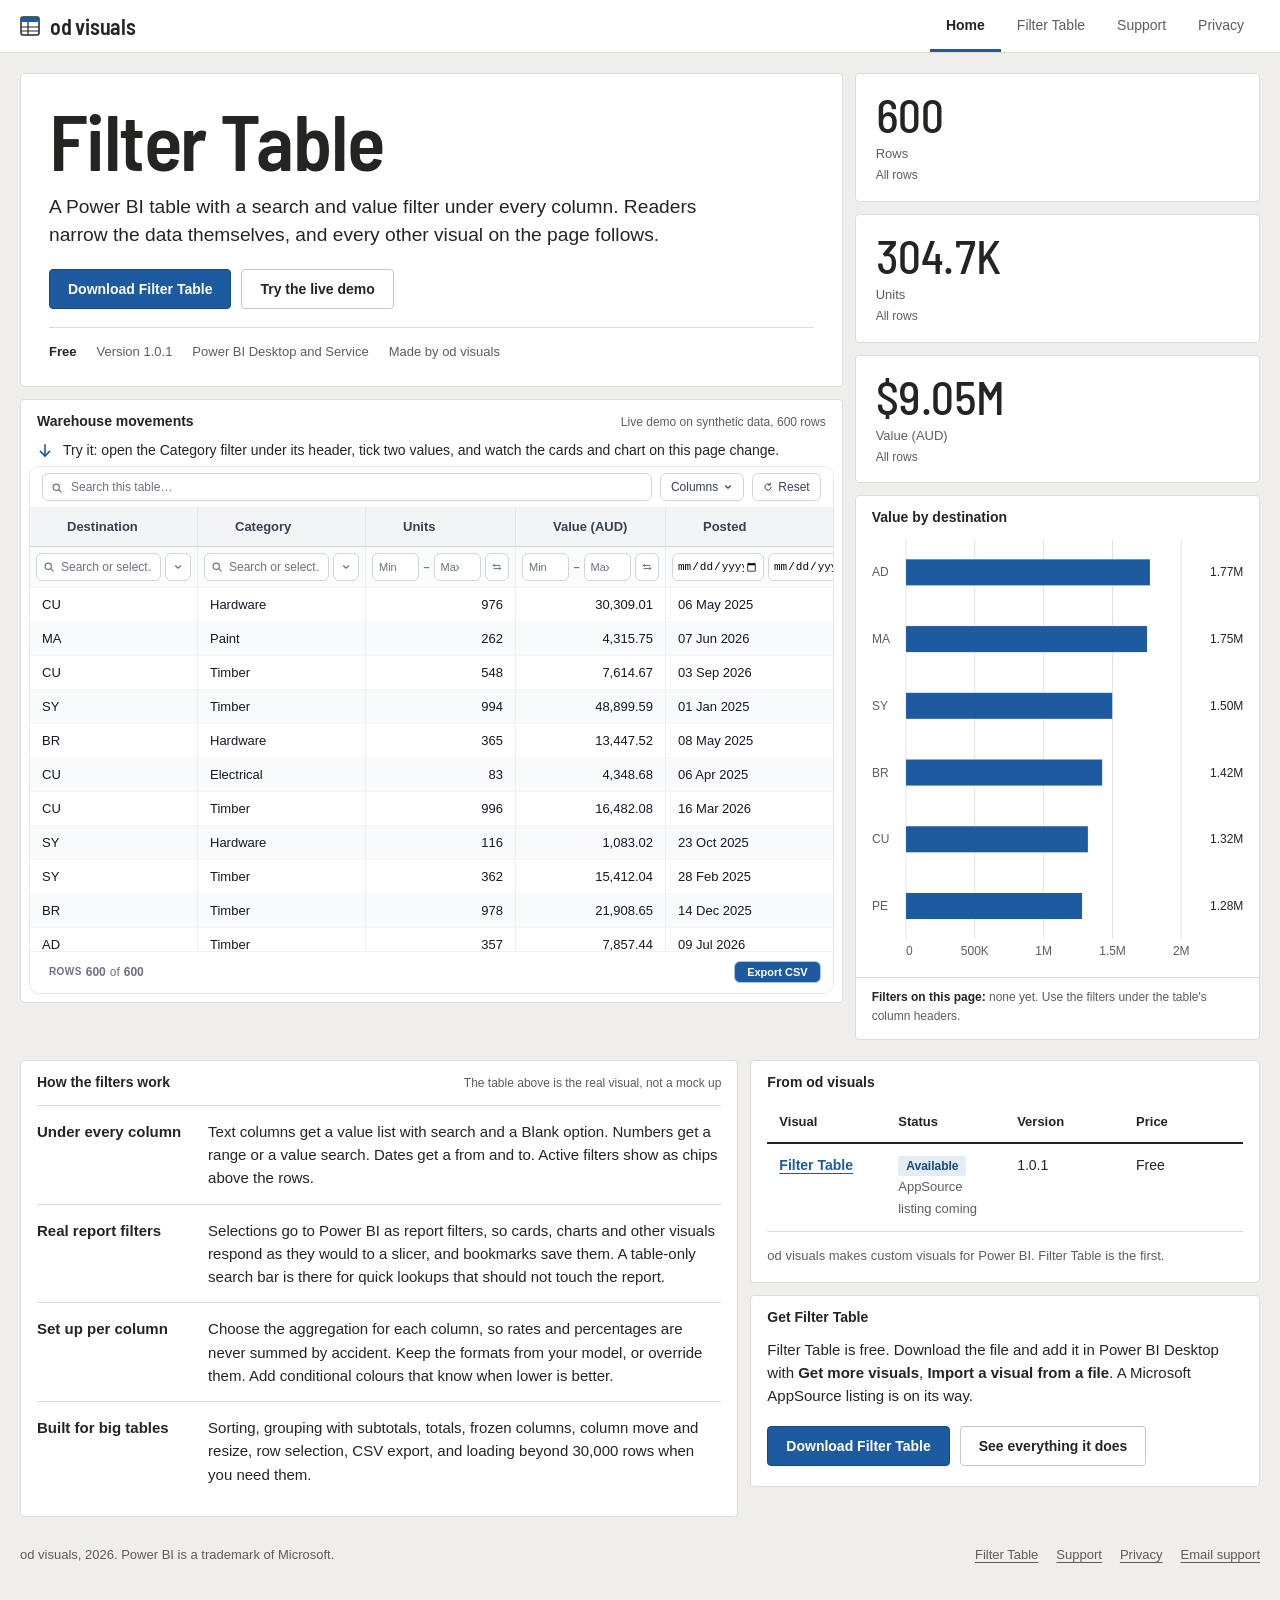
==== commit b601a98e: "Publish od visuals site from filter-table-visual site/" ====
--- a/index.html
+++ b/index.html
@@ -154,7 +154,7 @@
     <a href="filter-table.html">Filter Table</a>
     <a href="support.html">Support</a>
     <a href="privacy.html">Privacy</a>
-    <a href="mailto:youhavereachedomdave@gmail.com">youhavereachedomdave@gmail.com</a>
+    <a data-contact data-subject="Filter Table" href="support.html">Email support</a>
   </nav>
 </footer>
 
@@ -165,5 +165,6 @@
 <script>
   ODReport.start({ mount: document.getElementById("mount"), tiles: document.getElementById("report"), preset: 0, hidden: ["Source", "Status"] });
 </script>
+<script src="assets/contact.js"></script>
 </body>
 </html>
--- a/assets/site.css
+++ b/assets/site.css
@@ -182,7 +182,7 @@
   position: absolute; width: 1px; height: 1px; overflow: hidden;
   clip: rect(0 0 0 0); white-space: nowrap;
 }
-.mail + .small { margin-top: 4px; }
+.contact-btn { align-self: flex-start; margin: 2px 0 4px; }
 .get-body ul.plain { margin: 0; }
 .stack { display: grid; gap: var(--gap); align-content: start; min-width: 0; }
 .actions { display: flex; flex-wrap: wrap; gap: 10px; }
@@ -413,12 +413,6 @@
 ul.plain { margin: 8px 0 0; padding-left: 20px; }
 ul.plain li { margin: 4px 0; }
 
-.mail {
-  font-weight: 600;
-  font-size: clamp(17px, 1.5vw, 20px);
-  line-height: 1.3;
-  overflow-wrap: anywhere;
-}
 
 /* Footer */
 .foot {
